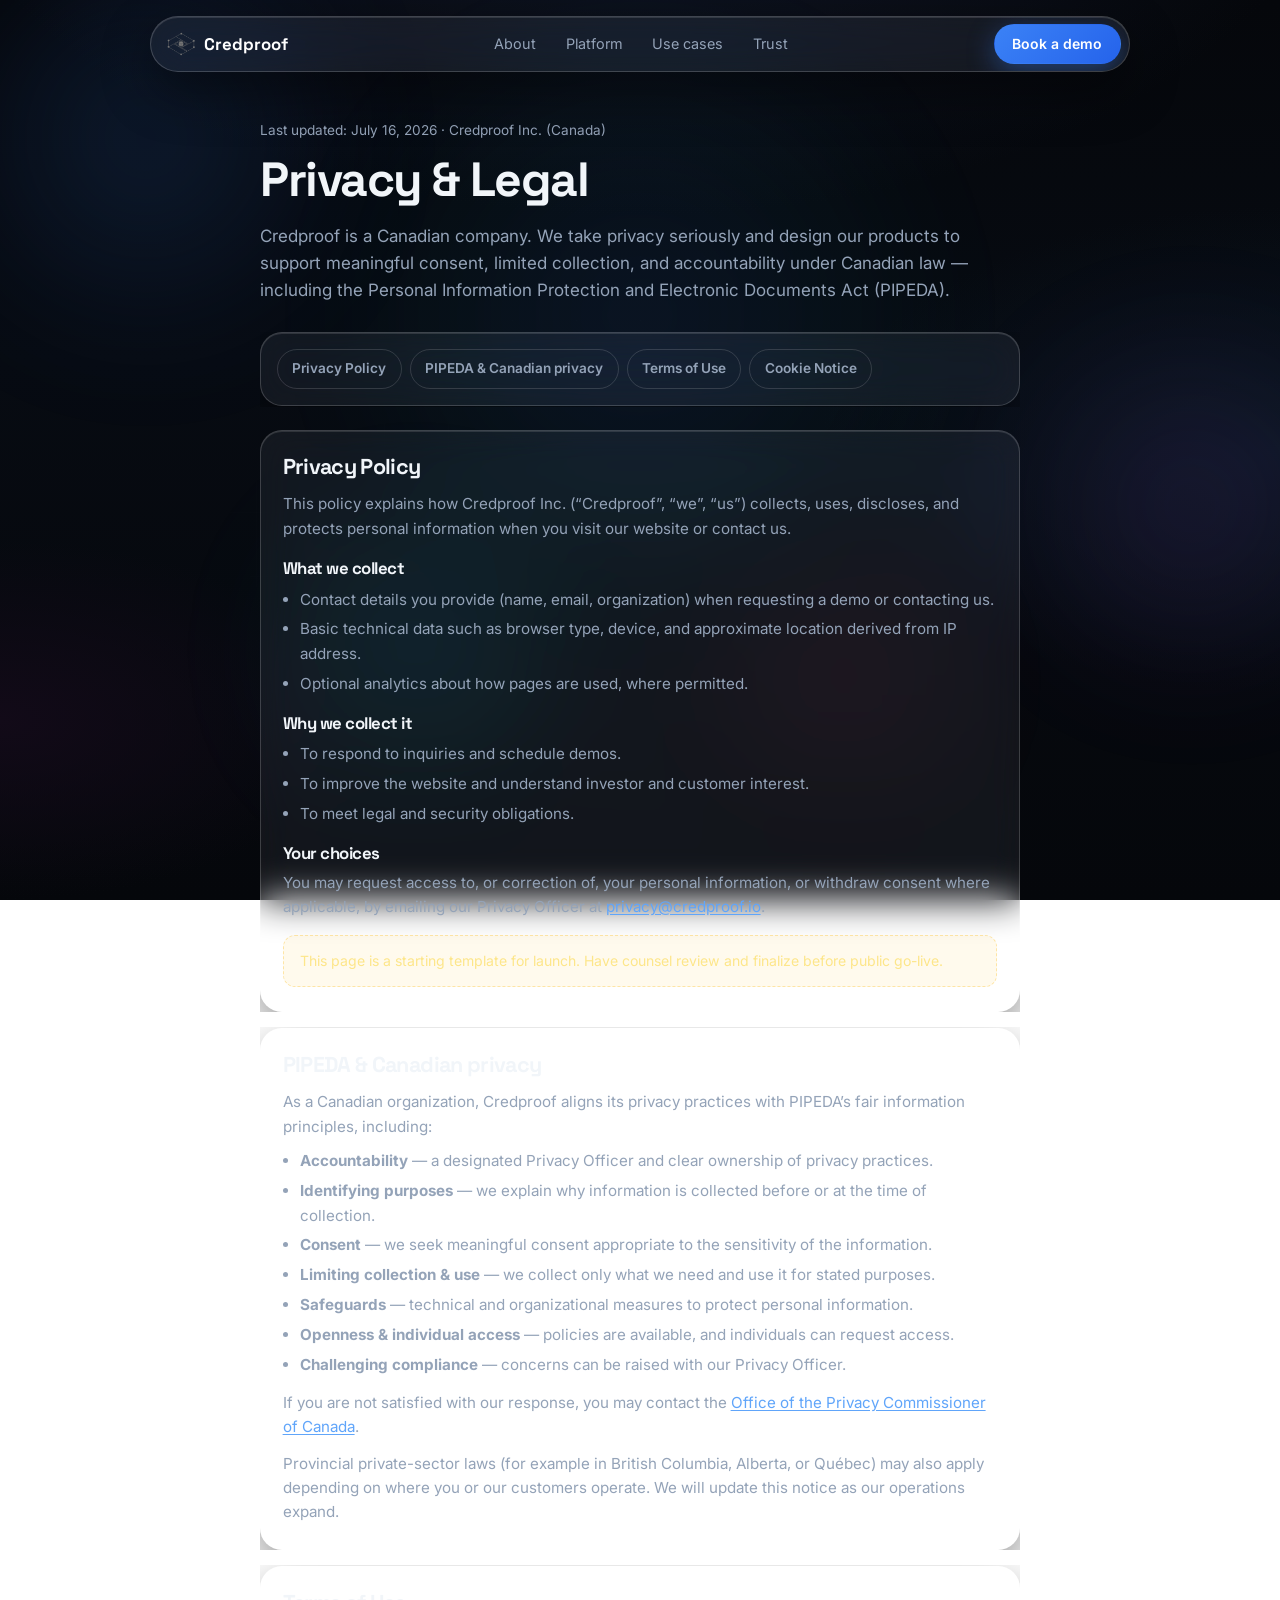
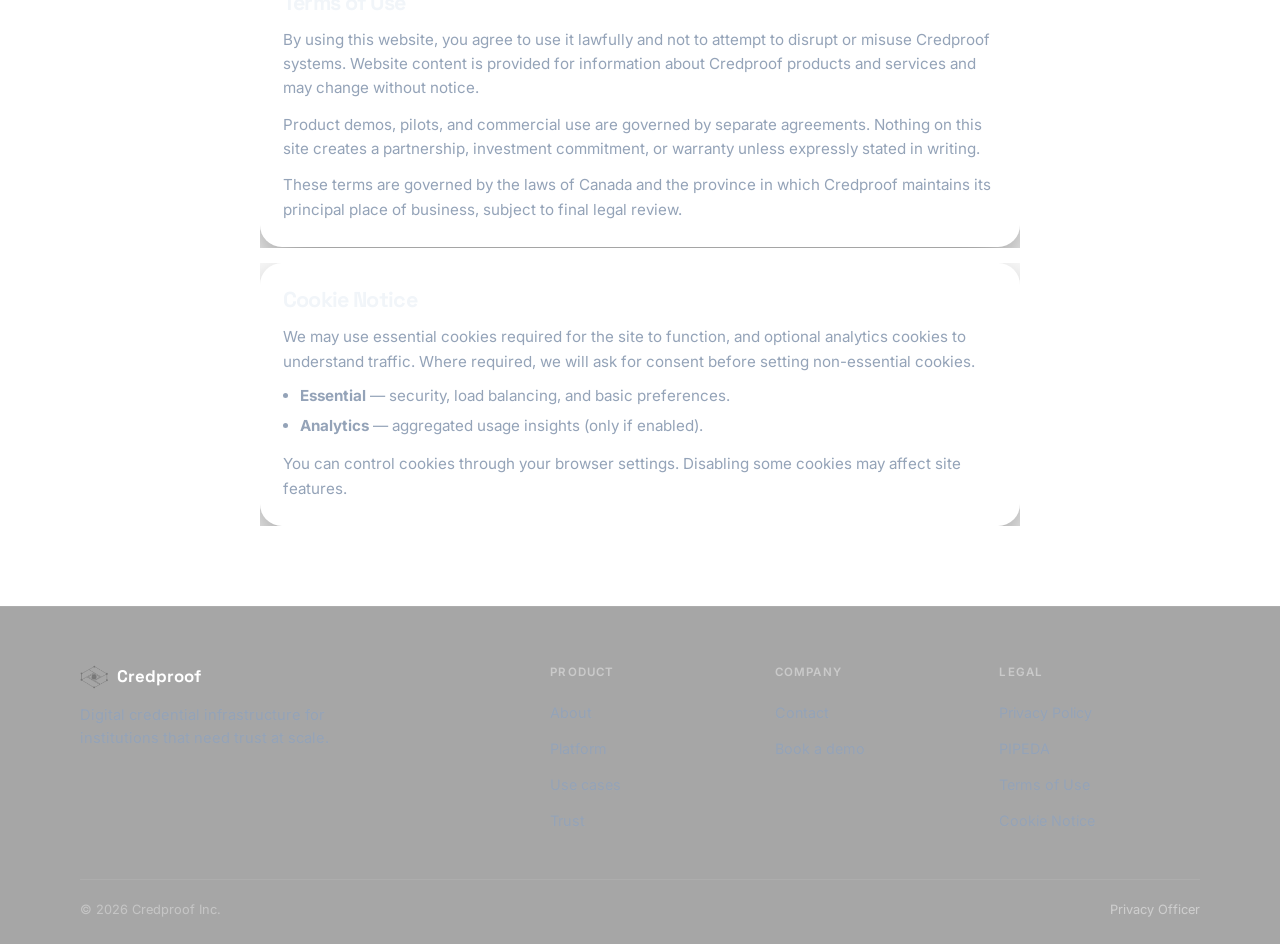
==== privacy.html @ b6bbc630 "init" ====
<!DOCTYPE html>
<html lang="en-CA">
<head>
  <meta charset="UTF-8">
  <meta name="viewport" content="width=device-width, initial-scale=1.0">
  <meta name="description" content="Credproof Privacy Policy, PIPEDA practices, Terms of Use, and Cookie Notice.">
  <title>Privacy &amp; Legal — Credproof</title>
  <link rel="preconnect" href="https://fonts.googleapis.com">
  <link rel="preconnect" href="https://fonts.gstatic.com" crossorigin>
  <link href="https://fonts.googleapis.com/css2?family=Inter:wght@400;500;600&family=Space+Grotesk:wght@500;600;700&display=swap" rel="stylesheet">
  <link rel="icon" href="assets/credproof-logo.png" type="image/png">
  <link rel="stylesheet" href="css/styles.css">
</head>
<body class="legal-page">
  <a class="sr-only" href="#main">Skip to content</a>

  <div class="ambient" aria-hidden="true">
    <div class="cursor-glow" id="cursor-glow"></div>
    <span class="orb orb-1"></span>
    <span class="orb orb-2"></span>
    <span class="orb orb-3"></span>
    <span class="orb orb-4"></span>
    <div class="bg-mesh"></div>
  </div>

  <header class="site-header" id="site-header">
    <div class="header-shell glass">
      <a href="index.html" class="brand" aria-label="Credproof home">
        <img class="brand-mark" src="assets/credproof-logo.png" width="28" height="28" alt="">
        <span>Credproof</span>
      </a>

      <nav class="nav-desktop" aria-label="Primary">
        <a href="index.html#about">About</a>
        <a href="index.html#platform">Platform</a>
        <a href="index.html#use-cases">Use cases</a>
        <a href="index.html#trust">Trust</a>
      </nav>

      <div class="header-actions">
        <a href="index.html#footer-cta" class="btn btn-primary btn-sm">Book a demo</a>
        <button class="nav-mobile-toggle" type="button" aria-label="Open menu" aria-expanded="false" aria-controls="mobile-nav">
          <svg class="icon-open" viewBox="0 0 24 24" fill="none" stroke="currentColor" stroke-width="1.75" aria-hidden="true"><path d="M4 7h16M4 12h16M4 17h16"/></svg>
          <svg class="icon-close" viewBox="0 0 24 24" fill="none" stroke="currentColor" stroke-width="1.75" aria-hidden="true"><path d="M6 6l12 12M18 6L6 18"/></svg>
        </button>
      </div>
    </div>
  </header>

  <div class="mobile-nav" id="mobile-nav" hidden>
    <nav aria-label="Mobile">
      <a href="index.html#about">About</a>
      <a href="index.html#platform">Platform</a>
      <a href="index.html#use-cases">Use cases</a>
      <a href="index.html#trust">Trust</a>
    </nav>
    <a href="index.html#footer-cta" class="btn btn-primary">Book a demo</a>
  </div>

  <main id="main" class="legal-main container">
    <p class="legal-meta reveal is-visible">Last updated: July 16, 2026 · Credproof Inc. (Canada)</p>
    <h1 class="reveal is-visible">Privacy &amp; Legal</h1>
    <p class="legal-intro reveal is-visible">
      Credproof is a Canadian company. We take privacy seriously and design our products
      to support meaningful consent, limited collection, and accountability under Canadian law —
      including the Personal Information Protection and Electronic Documents Act (PIPEDA).
    </p>

    <nav class="legal-toc glass reveal is-visible" aria-label="On this page">
      <a href="#privacy">Privacy Policy</a>
      <a href="#pipeda">PIPEDA &amp; Canadian privacy</a>
      <a href="#terms">Terms of Use</a>
      <a href="#cookies">Cookie Notice</a>
    </nav>

    <section id="privacy" class="legal-block glass reveal is-visible">
      <h2>Privacy Policy</h2>
      <p>
        This policy explains how Credproof Inc. (“Credproof”, “we”, “us”) collects, uses,
        discloses, and protects personal information when you visit our website or contact us.
      </p>
      <h3>What we collect</h3>
      <ul>
        <li>Contact details you provide (name, email, organization) when requesting a demo or contacting us.</li>
        <li>Basic technical data such as browser type, device, and approximate location derived from IP address.</li>
        <li>Optional analytics about how pages are used, where permitted.</li>
      </ul>
      <h3>Why we collect it</h3>
      <ul>
        <li>To respond to inquiries and schedule demos.</li>
        <li>To improve the website and understand investor and customer interest.</li>
        <li>To meet legal and security obligations.</li>
      </ul>
      <h3>Your choices</h3>
      <p>
        You may request access to, or correction of, your personal information, or withdraw consent
        where applicable, by emailing our Privacy Officer at
        <a href="mailto:privacy@credproof.io">privacy@credproof.io</a>.
      </p>
      <p class="legal-note">
        This page is a starting template for launch. Have counsel review and finalize before public go-live.
      </p>
    </section>

    <section id="pipeda" class="legal-block glass reveal is-visible">
      <h2>PIPEDA &amp; Canadian privacy</h2>
      <p>
        As a Canadian organization, Credproof aligns its privacy practices with PIPEDA’s fair
        information principles, including:
      </p>
      <ul>
        <li><strong>Accountability</strong> — a designated Privacy Officer and clear ownership of privacy practices.</li>
        <li><strong>Identifying purposes</strong> — we explain why information is collected before or at the time of collection.</li>
        <li><strong>Consent</strong> — we seek meaningful consent appropriate to the sensitivity of the information.</li>
        <li><strong>Limiting collection &amp; use</strong> — we collect only what we need and use it for stated purposes.</li>
        <li><strong>Safeguards</strong> — technical and organizational measures to protect personal information.</li>
        <li><strong>Openness &amp; individual access</strong> — policies are available, and individuals can request access.</li>
        <li><strong>Challenging compliance</strong> — concerns can be raised with our Privacy Officer.</li>
      </ul>
      <p>
        If you are not satisfied with our response, you may contact the
        <a href="https://www.priv.gc.ca/" rel="noopener noreferrer" target="_blank">Office of the Privacy Commissioner of Canada</a>.
      </p>
      <p>
        Provincial private-sector laws (for example in British Columbia, Alberta, or Québec) may also apply
        depending on where you or our customers operate. We will update this notice as our operations expand.
      </p>
    </section>

    <section id="terms" class="legal-block glass reveal is-visible">
      <h2>Terms of Use</h2>
      <p>
        By using this website, you agree to use it lawfully and not to attempt to disrupt or misuse
        Credproof systems. Website content is provided for information about Credproof products and
        services and may change without notice.
      </p>
      <p>
        Product demos, pilots, and commercial use are governed by separate agreements. Nothing on this
        site creates a partnership, investment commitment, or warranty unless expressly stated in writing.
      </p>
      <p>
        These terms are governed by the laws of Canada and the province in which Credproof maintains
        its principal place of business, subject to final legal review.
      </p>
    </section>

    <section id="cookies" class="legal-block glass reveal is-visible">
      <h2>Cookie Notice</h2>
      <p>
        We may use essential cookies required for the site to function, and optional analytics cookies
        to understand traffic. Where required, we will ask for consent before setting non-essential cookies.
      </p>
      <ul>
        <li><strong>Essential</strong> — security, load balancing, and basic preferences.</li>
        <li><strong>Analytics</strong> — aggregated usage insights (only if enabled).</li>
      </ul>
      <p>
        You can control cookies through your browser settings. Disabling some cookies may affect site features.
      </p>
    </section>
  </main>

  <footer class="site-footer">
    <div class="container">
      <div class="footer-main">
        <div class="footer-brand">
          <a href="index.html" class="brand" aria-label="Credproof home">
            <img class="brand-mark" src="assets/credproof-logo.png" width="28" height="28" alt="">
            <span>Credproof</span>
          </a>
          <p>Digital credential infrastructure for institutions that need trust at scale.</p>
        </div>
        <div class="footer-cols">
          <div>
            <h4>Product</h4>
            <a href="index.html#about">About</a>
            <a href="index.html#platform">Platform</a>
            <a href="index.html#use-cases">Use cases</a>
            <a href="index.html#trust">Trust</a>
          </div>
          <div>
            <h4>Company</h4>
            <a href="mailto:hello@credproof.io">Contact</a>
            <a href="mailto:demo@credproof.io">Book a demo</a>
          </div>
          <div>
            <h4>Legal</h4>
            <a href="privacy.html">Privacy Policy</a>
            <a href="privacy.html#pipeda">PIPEDA</a>
            <a href="privacy.html#terms">Terms of Use</a>
            <a href="privacy.html#cookies">Cookie Notice</a>
          </div>
        </div>
      </div>
      <div class="footer-bottom">
        <span>© 2026 Credproof Inc.</span>
        <a href="mailto:privacy@credproof.io">Privacy Officer</a>
      </div>
    </div>
  </footer>

  <script src="js/main.js" defer></script>
</body>
</html>
---- css/styles.css ----
/* Credproof — dark glassmorphism (mirror style) */

:root {
  --bg: #05070b;
  --bg-elevated: #0a0e14;
  --text: #f1f5f9;
  --text-muted: #94a3b8;
  --primary: #3b82f6;
  --primary-bright: #60a5fa;
  --accent: #22d3ee;
  --glass-bg: rgba(255, 255, 255, 0.06);
  --glass-bg-strong: rgba(255, 255, 255, 0.1);
  --glass-border: rgba(255, 255, 255, 0.18);
  --glass-highlight: rgba(255, 255, 255, 0.35);
  --radius-md: 16px;
  --radius-lg: 22px;
  --radius-xl: 28px;
  --radius-pill: 9999px;
  --font-display: "Space Grotesk", system-ui, -apple-system, sans-serif;
  --font-body: "Inter", system-ui, -apple-system, sans-serif;
  --ease: cubic-bezier(0.16, 1, 0.3, 1);
  --max: 1120px;
  --shadow-glass: 0 20px 50px rgba(0, 0, 0, 0.45), inset 0 1px 0 rgba(255, 255, 255, 0.12);
}

*,
*::before,
*::after {
  box-sizing: border-box;
  margin: 0;
  padding: 0;
}

html {
  scroll-behavior: smooth;
  scroll-padding-top: 96px;
}

@media (prefers-reduced-motion: reduce) {
  html {
    scroll-behavior: auto;
  }
}

body {
  font-family: var(--font-body);
  font-size: 1.0625rem;
  line-height: 1.6;
  color: var(--text);
  background:
    radial-gradient(ellipse 100% 80% at 50% -20%, #12182a 0%, transparent 55%),
    radial-gradient(ellipse 80% 60% at 100% 50%, #0a1520 0%, transparent 45%),
    radial-gradient(ellipse 70% 50% at 0% 80%, #120a18 0%, transparent 40%),
    linear-gradient(180deg, #05070b 0%, #070b12 40%, #05070b 100%);
  background-attachment: fixed;
  -webkit-font-smoothing: antialiased;
  overflow-x: hidden;
  min-height: 100vh;
  position: relative;
  isolation: isolate;
}

#main,
.site-header,
.site-footer,
.mobile-nav {
  position: relative;
  z-index: 1;
}

img,
svg {
  display: block;
  max-width: 100%;
}

a {
  color: inherit;
  text-decoration: none;
}

button {
  font: inherit;
  color: inherit;
  background: none;
  border: none;
  cursor: pointer;
}

h1,
h2,
h3 {
  font-family: var(--font-display);
  letter-spacing: -0.03em;
  line-height: 1.1;
  font-weight: 700;
}

:focus-visible {
  outline: 2px solid var(--primary-bright);
  outline-offset: 3px;
}

.sr-only {
  position: absolute;
  width: 1px;
  height: 1px;
  overflow: hidden;
  clip: rect(0, 0, 0, 0);
}

.container {
  width: min(100% - 2.5rem, var(--max));
  margin-inline: auto;
}

@media (min-width: 768px) {
  .container {
    width: min(100% - 4rem, var(--max));
  }
}

.section {
  padding-block: clamp(4rem, 10vw, 7rem);
  position: relative;
  z-index: 1;
}

.section + .section {
  /* keep clear air between major blocks */
  scroll-margin-top: 96px;
}

.section-title {
  font-size: clamp(1.75rem, 1.2rem + 2vw, 3rem);
  margin-bottom: 1rem;
  color: #fff;
}

.section-title.centered,
.section-lead.centered {
  text-align: center;
}

.section-lead {
  color: var(--text-muted);
  max-width: 36rem;
  margin-bottom: 2.5rem;
}

.section-lead.centered {
  margin-inline: auto;
}

.grad-text {
  background: linear-gradient(90deg, #60a5fa, #a78bfa, #22d3ee);
  background-size: 200% auto;
  -webkit-background-clip: text;
  background-clip: text;
  color: transparent;
  animation: gradient-shift 6s ease infinite;
}

@keyframes gradient-shift {
  0%,
  100% {
    background-position: 0% center;
  }
  50% {
    background-position: 100% center;
  }
}

/* Ambient orbs + cursor spotlight — always behind content */
.ambient {
  position: fixed;
  inset: 0;
  pointer-events: none;
  z-index: -1;
  overflow: hidden;
}

.bg-mesh {
  position: absolute;
  inset: 0;
  z-index: 1;
  background-image:
    linear-gradient(rgba(255, 255, 255, 0.02) 1px, transparent 1px),
    linear-gradient(90deg, rgba(255, 255, 255, 0.02) 1px, transparent 1px);
  background-size: 64px 64px;
  mask-image: radial-gradient(ellipse at center, #000 20%, transparent 75%);
  opacity: 0.35;
}

.cursor-glow {
  position: absolute;
  width: 720px;
  height: 720px;
  left: 0;
  top: 0;
  margin-left: -360px;
  margin-top: -360px;
  border-radius: 50%;
  background: radial-gradient(
    circle,
    rgba(59, 130, 246, 0.16) 0%,
    rgba(34, 211, 238, 0.06) 40%,
    transparent 70%
  );
  filter: blur(40px);
  opacity: 0.55;
  will-change: transform;
  z-index: 0;
}

.orb {
  position: absolute;
  border-radius: 50%;
  filter: blur(80px);
  opacity: 0.38;
  animation: orb-drift 18s var(--ease) infinite alternate;
}

.orb-1 {
  width: 420px;
  height: 420px;
  top: -8%;
  left: -5%;
  background: radial-gradient(circle, rgba(59, 130, 246, 0.55), transparent 70%);
}

.orb-2 {
  width: 380px;
  height: 380px;
  top: 35%;
  right: -8%;
  background: radial-gradient(circle, rgba(168, 85, 247, 0.4), transparent 70%);
  animation-duration: 22s;
  animation-delay: -4s;
}

.orb-3 {
  width: 320px;
  height: 320px;
  bottom: 10%;
  left: 20%;
  background: radial-gradient(circle, rgba(34, 211, 238, 0.35), transparent 70%);
  animation-duration: 26s;
  animation-delay: -8s;
}

.orb-4 {
  width: 280px;
  height: 280px;
  top: 60%;
  left: 55%;
  background: radial-gradient(circle, rgba(244, 63, 94, 0.25), transparent 70%);
  animation-duration: 20s;
  animation-delay: -2s;
}

@keyframes orb-drift {
  from {
    transform: translate(0, 0) scale(1);
  }
  to {
    transform: translate(40px, -30px) scale(1.12);
  }
}

/* Glass system */
.glass {
  position: relative;
  background: var(--glass-bg);
  border: 1px solid var(--glass-border);
  border-radius: var(--radius-lg);
  box-shadow: var(--shadow-glass);
  backdrop-filter: blur(18px) saturate(140%);
  -webkit-backdrop-filter: blur(18px) saturate(140%);
  overflow: hidden;
}

.glass-sm {
  border-radius: var(--radius-pill);
  padding: 0.45rem 1rem;
}

.panel-shine {
  position: absolute;
  inset: 0;
  background: linear-gradient(
    125deg,
    transparent 35%,
    rgba(255, 255, 255, 0.14) 48%,
    transparent 58%
  );
  background-size: 220% 220%;
  animation: shine-sweep 7s ease-in-out infinite;
  pointer-events: none;
  opacity: 0.7;
}

@keyframes shine-sweep {
  0%,
  100% {
    background-position: 120% 0;
  }
  50% {
    background-position: -20% 0;
  }
}

/* Buttons */
.btn {
  display: inline-flex;
  align-items: center;
  justify-content: center;
  min-height: 48px;
  padding: 0.7rem 1.4rem;
  font-size: 0.95rem;
  font-weight: 600;
  border-radius: var(--radius-pill);
  border: 1px solid transparent;
  transition: transform 180ms var(--ease), background 180ms var(--ease), box-shadow 180ms var(--ease), border-color 180ms var(--ease);
}

.btn:hover {
  transform: translateY(-2px);
}

.btn:active {
  transform: translateY(0);
}

.btn-sm {
  min-height: 40px;
  padding: 0.45rem 1.1rem;
  font-size: 0.875rem;
}

.btn-primary {
  background: linear-gradient(135deg, #3b82f6, #2563eb);
  color: #fff;
  box-shadow: 0 8px 28px rgba(59, 130, 246, 0.4);
}

.btn-primary:hover {
  box-shadow: 0 12px 36px rgba(59, 130, 246, 0.55);
}

.btn-glow {
  animation: btn-pulse 2.8s ease-in-out infinite;
}

@keyframes btn-pulse {
  0%,
  100% {
    box-shadow: 0 0 0 0 rgba(59, 130, 246, 0.45), 0 8px 28px rgba(59, 130, 246, 0.4);
  }
  50% {
    box-shadow: 0 0 0 10px rgba(59, 130, 246, 0), 0 12px 36px rgba(59, 130, 246, 0.5);
  }
}

.btn-glass {
  color: #fff;
  background: rgba(255, 255, 255, 0.06);
  border-color: rgba(255, 255, 255, 0.22);
  backdrop-filter: blur(12px);
  -webkit-backdrop-filter: blur(12px);
}

.btn-glass:hover {
  background: rgba(255, 255, 255, 0.12);
}

.btn-glass-wide {
  display: flex;
  width: calc(100% - 2.5rem);
  margin: 0 1.25rem 1.25rem;
  min-height: 44px;
  padding: 0.75rem 1rem;
  border: 1px solid rgba(255, 255, 255, 0.18);
  border-radius: var(--radius-pill);
  font-size: 0.9rem;
  font-weight: 600;
  color: #fff;
  background: rgba(255, 255, 255, 0.05);
  transition: background 180ms var(--ease);
}

.btn-glass-wide:hover {
  background: rgba(255, 255, 255, 0.12);
}

/* Header */
.site-header {
  position: fixed;
  top: 16px;
  left: 0;
  right: 0;
  z-index: 100;
  display: flex;
  justify-content: center;
  pointer-events: none;
}

.header-shell {
  pointer-events: auto;
  display: flex;
  align-items: center;
  justify-content: space-between;
  gap: 1rem;
  width: min(100% - 1.5rem, 980px);
  min-height: 56px;
  padding: 0.4rem 0.5rem 0.4rem 1rem;
  border-radius: var(--radius-pill);
  transition: box-shadow 250ms var(--ease), background 250ms var(--ease);
}

.site-header.is-scrolled .header-shell {
  background: rgba(10, 14, 20, 0.72);
  box-shadow: 0 16px 40px rgba(0, 0, 0, 0.4);
}

.brand {
  display: inline-flex;
  align-items: center;
  gap: 0.55rem;
  color: #fff;
  font-family: var(--font-display);
  font-weight: 700;
  font-size: 1.05rem;
}

.brand-mark {
  width: 28px;
  height: 28px;
  display: block;
  object-fit: contain;
  flex-shrink: 0;
  filter: brightness(1.55) contrast(1.05);
}

.nav-desktop {
  display: none;
  align-items: center;
  gap: 0.15rem;
}

.nav-desktop a {
  padding: 0.55rem 0.85rem;
  font-size: 0.9rem;
  color: var(--text-muted);
  border-radius: var(--radius-pill);
  transition: color 180ms var(--ease), background 180ms var(--ease);
}

.nav-desktop a:hover {
  color: #fff;
  background: rgba(255, 255, 255, 0.08);
}

.header-actions {
  display: flex;
  align-items: center;
  gap: 0.35rem;
}

.nav-mobile-toggle {
  width: 44px;
  height: 44px;
  display: grid;
  place-items: center;
  color: #fff;
  border-radius: 50%;
}

.nav-mobile-toggle svg {
  width: 20px;
  height: 20px;
}

.nav-mobile-toggle .icon-close {
  display: none;
}

.nav-mobile-toggle[aria-expanded="true"] .icon-open {
  display: none;
}

.nav-mobile-toggle[aria-expanded="true"] .icon-close {
  display: block;
}

@media (min-width: 860px) {
  .nav-desktop {
    display: flex;
  }

  .nav-mobile-toggle {
    display: none;
  }
}

.mobile-nav {
  position: fixed;
  inset: 0;
  z-index: 90;
  background: rgba(5, 7, 11, 0.92);
  backdrop-filter: blur(24px);
  -webkit-backdrop-filter: blur(24px);
  padding: 6rem 1.5rem 2rem;
  display: flex;
  flex-direction: column;
  gap: 0.5rem;
  opacity: 0;
  visibility: hidden;
  pointer-events: none;
  transition: opacity 300ms var(--ease), visibility 300ms;
}

.mobile-nav.is-open {
  opacity: 1;
  visibility: visible;
  pointer-events: auto;
}

.mobile-nav[hidden] {
  display: none !important;
}

.mobile-nav a {
  display: flex;
  align-items: center;
  min-height: 52px;
  font-family: var(--font-display);
  font-size: 1.35rem;
  font-weight: 600;
  color: #fff;
  border-bottom: 1px solid rgba(255, 255, 255, 0.08);
}

.mobile-nav .btn {
  margin-top: 1.5rem;
}

body.nav-open {
  overflow: hidden;
}

/* Hero */
.hero {
  position: relative;
  padding: 8.5rem 0 4.5rem;
  text-align: center;
  z-index: 1;
  overflow: hidden;
  min-height: min(88vh, 860px);
  display: flex;
  align-items: center;
}

.hero-glow {
  position: absolute;
  left: 50%;
  bottom: -5%;
  width: min(900px, 140vw);
  height: 380px;
  transform: translateX(-50%);
  background:
    radial-gradient(ellipse at center, rgba(180, 40, 80, 0.4), transparent 55%),
    radial-gradient(ellipse at 40% 60%, rgba(59, 130, 246, 0.3), transparent 50%);
  filter: blur(24px);
  pointer-events: none;
  animation: glow-breathe 8s ease-in-out infinite;
}

@keyframes glow-breathe {
  0%,
  100% {
    opacity: 0.7;
    transform: translateX(-50%) scale(1);
  }
  50% {
    opacity: 1;
    transform: translateX(-50%) scale(1.08);
  }
}

.hero-inner {
  position: relative;
  z-index: 1;
  width: 100%;
}

.hero-title {
  font-size: clamp(2.4rem, 1.4rem + 4vw, 4.25rem);
  color: #fff;
  margin-bottom: 1.25rem;
  min-height: 2.45em;
  display: flex;
  flex-direction: column;
  align-items: center;
  justify-content: center;
  gap: 0.08em;
  position: relative;
}

.type-line {
  display: block;
  white-space: pre-wrap;
  min-height: 1.15em;
}

.type-caret {
  display: inline-block;
  width: 2px;
  height: 0.85em;
  margin-left: 3px;
  background: var(--primary-bright);
  vertical-align: -0.05em;
  animation: caret-blink 1s steps(1) infinite;
}

.hero-title.is-done .type-caret {
  opacity: 0;
  animation: none;
}

@keyframes caret-blink {
  0%,
  45% { opacity: 1; }
  50%,
  100% { opacity: 0; }
}

.hero-sub {
  max-width: 34rem;
  margin: 0 auto 1.75rem;
  color: var(--text-muted);
  font-size: 1.1rem;
}

.hero-actions {
  display: flex;
  flex-wrap: wrap;
  justify-content: center;
  gap: 0.75rem;
}

.eyebrow {
  display: inline-block;
  font-size: 0.75rem;
  font-weight: 600;
  letter-spacing: 0.12em;
  text-transform: uppercase;
  color: var(--accent);
  margin-bottom: 0.85rem;
}

.about-grid {
  display: grid;
  gap: 1.75rem;
  align-items: start;
}

@media (min-width: 900px) {
  .about-grid {
    grid-template-columns: 1.2fr 0.9fr;
    gap: 2.5rem;
  }
}

.about-copy p + p {
  margin-top: 1rem;
  color: var(--text-muted);
}

.about-copy > p {
  color: var(--text-muted);
}

.about-copy .section-title {
  margin-bottom: 1rem;
}

.about-points {
  list-style: none;
  padding: 0.35rem 0;
}

.about-points li {
  display: grid;
  gap: 0.25rem;
  padding: 1.15rem 1.35rem;
  border-bottom: 1px solid rgba(255, 255, 255, 0.08);
  position: relative;
  z-index: 1;
}

.about-points li:last-child {
  border-bottom: none;
}

.about-points strong {
  font-family: var(--font-display);
  font-size: 1.05rem;
  color: #fff;
}

.about-points span {
  font-size: 0.92rem;
  color: var(--text-muted);
}

.metrics-band {
  display: none;
}

/* Floating glass hero stage */
.hero-stage {
  position: relative;
  max-width: 720px;
  margin: 0 auto;
  min-height: 280px;
  display: grid;
  place-items: center;
}

.glass-panel {
  text-align: left;
  padding: 1.15rem 1.25rem;
  color: #fff;
}

.glass-panel strong {
  display: block;
  font-family: var(--font-display);
  font-size: 1rem;
  margin: 0.2rem 0 0.45rem;
}

.panel-kicker {
  font-size: 0.7rem;
  font-weight: 700;
  letter-spacing: 0.1em;
  text-transform: uppercase;
  color: var(--accent);
}

.panel-status {
  font-size: 0.78rem;
  font-weight: 600;
  color: var(--text-muted);
}

.panel-status.ok {
  color: #34d399;
}

.float-a,
.float-b,
.float-c {
  --tilt-x: 0px;
  --tilt-y: 0px;
  position: absolute;
  width: min(240px, 70%);
  animation: float-y 8s cubic-bezier(0.45, 0.05, 0.55, 0.95) infinite;
  transition: --tilt-x 280ms cubic-bezier(0.22, 1, 0.36, 1), --tilt-y 280ms cubic-bezier(0.22, 1, 0.36, 1);
}

.float-a {
  top: 8%;
  left: 0;
  animation-delay: 0s;
}

.float-b {
  position: relative;
  width: min(340px, 88%);
  z-index: 2;
  animation-duration: 9s;
  animation-delay: -1.5s;
}

.float-c {
  bottom: 4%;
  right: 0;
  animation-delay: -3s;
}

@keyframes float-y {
  0%,
  100% {
    transform: translate(var(--tilt-x), calc(var(--tilt-y) + 0px));
  }
  50% {
    transform: translate(var(--tilt-x), calc(var(--tilt-y) - 8px));
  }
}

.panel-main .panel-row {
  display: flex;
  align-items: center;
  gap: 0.85rem;
  margin-bottom: 1rem;
}

.panel-main .panel-row p {
  font-size: 0.8rem;
  color: var(--text-muted);
}

.avatar {
  width: 40px;
  height: 40px;
  border-radius: 12px;
  display: grid;
  place-items: center;
  font-weight: 700;
  background: linear-gradient(135deg, #3b82f6, #22d3ee);
  flex-shrink: 0;
}

.panel-flow {
  display: flex;
  align-items: center;
  gap: 0.35rem;
  flex-wrap: wrap;
}

.chip {
  font-size: 0.7rem;
  font-weight: 600;
  padding: 0.3rem 0.55rem;
  border-radius: var(--radius-pill);
  border: 1px solid rgba(255, 255, 255, 0.15);
  background: rgba(255, 255, 255, 0.06);
  color: var(--text-muted);
}

.chip.accent {
  color: #fff;
  background: rgba(59, 130, 246, 0.35);
  border-color: rgba(59, 130, 246, 0.5);
}

.flow-line {
  width: 18px;
  height: 2px;
  background: linear-gradient(90deg, transparent, rgba(255, 255, 255, 0.5), transparent);
  background-size: 200% 100%;
  animation: line-pulse 2s linear infinite;
}

@keyframes line-pulse {
  from {
    background-position: 100% 0;
  }
  to {
    background-position: -100% 0;
  }
}

/* Metrics */
.metrics-band {
  padding-block: clamp(3rem, 7vw, 5rem);
}

.metrics-row {
  display: grid;
  grid-template-columns: 1fr;
  gap: 1rem;
}

@media (min-width: 720px) {
  .metrics-row {
    grid-template-columns: repeat(3, 1fr);
  }
}

.metric {
  text-align: center;
  padding: 1.75rem 1.25rem;
  transition: transform 250ms var(--ease), border-color 250ms var(--ease);
}

.metric:hover {
  transform: translateY(-4px);
  border-color: rgba(255, 255, 255, 0.3);
}

.metric-value {
  font-family: var(--font-display);
  font-size: clamp(2.5rem, 1.5rem + 3vw, 3.75rem);
  font-weight: 700;
  letter-spacing: -0.04em;
  line-height: 1;
  margin-bottom: 0.5rem;
  font-variant-numeric: tabular-nums;
}

.metric-grad-1 {
  background: linear-gradient(135deg, #fb923c, #f43f5e);
  -webkit-background-clip: text;
  background-clip: text;
  color: transparent;
}

.metric-grad-2 {
  background: linear-gradient(135deg, #fbbf24, #f97316);
  -webkit-background-clip: text;
  background-clip: text;
  color: transparent;
}

.metric-grad-3 {
  background: linear-gradient(135deg, #a78bfa, #ec4899);
  -webkit-background-clip: text;
  background-clip: text;
  color: transparent;
}

.metric-label {
  color: var(--text-muted);
  font-size: 0.95rem;
}

/* Platform journey (unique — not Trinsic tabs/stack) */
.journey {
  padding: 1.5rem 1.25rem 1.75rem;
  margin-bottom: 2.5rem;
}

@media (min-width: 768px) {
  .journey {
    padding: 2rem 2rem 2.25rem;
  }
}

.journey-rail {
  position: relative;
  height: 88px;
  margin-bottom: 0.5rem;
  display: none;
}

@media (min-width: 768px) {
  .journey-rail {
    display: block;
  }
}

.journey-path {
  width: 100%;
  height: 100%;
  overflow: visible;
}

.journey-path-track {
  fill: none;
  stroke: rgba(255, 255, 255, 0.12);
  stroke-width: 2;
}

.type-caret,
  .journey-path-glow {
  fill: none;
  stroke: rgba(96, 165, 250, 0.55);
  stroke-width: 2.5;
  stroke-linecap: round;
  stroke-dasharray: 80 420;
  animation: path-dash 4s linear infinite;
}

@keyframes path-dash {
  to { stroke-dashoffset: -500; }
}

.journey-bead {
  position: absolute;
  top: 50%;
  left: 4%;
  width: 14px;
  height: 14px;
  margin: -7px 0 0 -7px;
  border-radius: 50%;
  background: radial-gradient(circle at 30% 30%, #fff, #60a5fa 45%, #22d3ee);
  box-shadow: 0 0 18px rgba(34, 211, 238, 0.8), 0 0 36px rgba(59, 130, 246, 0.5);
  transition: left 950ms cubic-bezier(0.22, 1, 0.36, 1), top 950ms cubic-bezier(0.22, 1, 0.36, 1);
  z-index: 2;
}

.journey-stations {
  display: grid;
  grid-template-columns: 1fr 1fr;
  gap: 0.65rem;
  margin-bottom: 1.25rem;
  position: relative;
  z-index: 1;
}

@media (min-width: 900px) {
  .journey-stations {
    grid-template-columns: repeat(3, 1fr);
    gap: 0.75rem;
  }
}

.journey-station {
  text-align: left;
  padding: 1rem;
  border-radius: var(--radius-md);
  border: 1px solid rgba(255, 255, 255, 0.1);
  background: rgba(255, 255, 255, 0.03);
  transition: border-color 450ms cubic-bezier(0.22, 1, 0.36, 1), background 450ms cubic-bezier(0.22, 1, 0.36, 1), transform 450ms cubic-bezier(0.22, 1, 0.36, 1), box-shadow 450ms cubic-bezier(0.22, 1, 0.36, 1);
}

.journey-station:hover {
  border-color: rgba(255, 255, 255, 0.22);
  transform: translateY(-2px);
}

.journey-station.is-active {
  border-color: rgba(96, 165, 250, 0.55);
  background: rgba(59, 130, 246, 0.14);
  box-shadow: 0 0 0 1px rgba(59, 130, 246, 0.2), 0 12px 30px rgba(0, 0, 0, 0.25);
}

.station-num {
  display: block;
  font-size: 0.7rem;
  font-weight: 700;
  letter-spacing: 0.12em;
  color: var(--accent);
  margin-bottom: 0.35rem;
}

.journey-station strong {
  display: block;
  font-family: var(--font-display);
  font-size: 1.05rem;
  color: #fff;
  margin-bottom: 0.35rem;
}

.journey-station p {
  font-size: 0.82rem;
  color: var(--text-muted);
  line-height: 1.45;
}

.journey-stage {
  display: grid;
  gap: 1.25rem;
  align-items: center;
  padding: 1.25rem;
  border-radius: var(--radius-md);
  border: 1px solid rgba(255, 255, 255, 0.1);
  background: rgba(0, 0, 0, 0.25);
  position: relative;
  z-index: 1;
}

@media (min-width: 700px) {
  .journey-stage {
    grid-template-columns: 1fr auto;
    padding: 1.5rem 1.75rem;
  }
}

.journey-label {
  display: inline-block;
  font-size: 0.72rem;
  font-weight: 700;
  letter-spacing: 0.12em;
  text-transform: uppercase;
  color: var(--accent);
  margin-bottom: 0.5rem;
}

.journey-copy h3 {
  font-size: clamp(1.25rem, 1rem + 1vw, 1.65rem);
  margin-bottom: 0.5rem;
  color: #fff;
}

.journey-copy p {
  color: var(--text-muted);
  max-width: 40ch;
}

.journey-copy.is-fading h3,
.journey-copy.is-fading p,
.journey-copy.is-fading .journey-label {
  opacity: 0;
}

.journey-copy h3,
.journey-copy p,
.journey-copy .journey-label {
  transition: opacity 450ms cubic-bezier(0.22, 1, 0.36, 1);
}

.meter-ring {
  position: relative;
  width: 110px;
  height: 110px;
}

.meter-ring svg {
  width: 100%;
  height: 100%;
  transform: rotate(-90deg);
}

.meter-bg {
  fill: none;
  stroke: rgba(255, 255, 255, 0.1);
  stroke-width: 8;
}

.meter-fg {
  fill: none;
  stroke: #60a5fa;
  stroke-width: 8;
  stroke-linecap: round;
  stroke-dasharray: 327;
  stroke-dashoffset: 245;
  transition: stroke-dashoffset 950ms cubic-bezier(0.22, 1, 0.36, 1);
}

.meter-text {
  position: absolute;
  inset: 0;
  display: grid;
  place-items: center;
  font-family: var(--font-display);
  font-size: 1.5rem;
  font-weight: 700;
  color: #fff;
}

/* Use cases — curved coverflow */
.use-cases {
  overflow: hidden;
  padding-block: clamp(4.5rem, 9vw, 7.5rem);
}

.use-cases .container {
  margin-bottom: clamp(2rem, 4vw, 3.25rem);
}

.coverflow {
  position: relative;
  z-index: 1;
  width: 100%;
  max-width: 1200px;
  margin: 0 auto;
  padding-inline: clamp(1.25rem, 4vw, 3rem);
  margin-block: clamp(0.5rem, 2vw, 1.5rem);
}

.coverflow-viewport {
  position: relative;
  height: clamp(380px, 52vw, 480px);
  perspective: 1400px;
  perspective-origin: 50% 45%;
  overflow: visible;
  margin-inline: auto;
}

.coverflow-track {
  position: absolute;
  inset: 0;
  transform-style: preserve-3d;
}

.cover-card {
  position: absolute;
  top: 50%;
  left: 50%;
  width: min(240px, 58vw);
  height: min(360px, 78vw);
  margin: 0;
  border-radius: 4px;
  overflow: hidden;
  background: #10141c;
  border: 1px solid rgba(255, 255, 255, 0.1);
  box-shadow: 0 24px 50px rgba(0, 0, 0, 0.45);
  transform-origin: center center;
  will-change: transform, opacity, filter;
  backface-visibility: hidden;
  display: flex;
  flex-direction: column;
  cursor: pointer;
}

.cover-media {
  flex: 1;
  min-height: 58%;
  background-size: cover;
  background-position: center;
  position: relative;
}

.cover-media::after {
  content: '';
  position: absolute;
  inset: 0;
  background: linear-gradient(180deg, transparent 40%, rgba(8, 10, 14, 0.92) 100%);
}

.cover-card[data-tone='edu'] .cover-media {
  background-image:
    radial-gradient(circle at 30% 30%, rgba(96, 165, 250, 0.45), transparent 55%),
    linear-gradient(145deg, #1e3a5f, #0b1220);
}

.cover-card[data-tone='fin'] .cover-media {
  background-image:
    radial-gradient(circle at 70% 40%, rgba(52, 211, 153, 0.35), transparent 55%),
    linear-gradient(145deg, #134e4a, #0b1220);
}

.cover-card[data-tone='work'] .cover-media {
  background-image:
    radial-gradient(circle at 40% 60%, rgba(167, 139, 250, 0.4), transparent 55%),
    linear-gradient(145deg, #312e81, #0b1220);
}

.cover-card[data-tone='access'] .cover-media {
  background-image:
    radial-gradient(circle at 60% 30%, rgba(251, 146, 60, 0.35), transparent 55%),
    linear-gradient(145deg, #7c2d12, #0b1220);
}

.cover-card[data-tone='license'] .cover-media {
  background-image:
    radial-gradient(circle at 35% 50%, rgba(244, 114, 182, 0.35), transparent 55%),
    linear-gradient(145deg, #4a1942, #0b1220);
}

.cover-card[data-tone='border'] .cover-media {
  background-image:
    radial-gradient(circle at 50% 40%, rgba(56, 189, 248, 0.4), transparent 55%),
    linear-gradient(145deg, #0e4d6a, #0b1220);
}

.cover-body {
  position: relative;
  z-index: 1;
  padding: 1rem 1.05rem 1.15rem;
  margin-top: -2.5rem;
}

.cover-tag {
  display: block;
  font-size: 0.68rem;
  font-weight: 700;
  letter-spacing: 0.1em;
  text-transform: uppercase;
  color: rgba(255, 255, 255, 0.55);
  margin-bottom: 0.35rem;
}

.cover-card h3 {
  font-size: 1.15rem;
  color: #fff;
  margin-bottom: 0.35rem;
}

.cover-card p {
  font-size: 0.84rem;
  color: rgba(255, 255, 255, 0.62);
  line-height: 1.45;
}

.coverflow-reflection {
  position: absolute;
  left: 15%;
  right: 15%;
  bottom: 2%;
  height: 48px;
  background: radial-gradient(ellipse at center, rgba(255, 255, 255, 0.12), transparent 70%);
  filter: blur(12px);
  pointer-events: none;
  opacity: 0.7;
}

.coverflow-controls,
.cover-nav,
.cover-dots,
.cover-dot {
  display: none !important;
}

/* Trust */
/* Trust — editorial board, not cards */
.trust-head {
  max-width: 36rem;
  margin-bottom: 2rem;
}

.trust-head .section-lead {
  margin-bottom: 0;
}

.trust-board {
  padding: 0.35rem 0;
}

.trust-row {
  display: grid;
  grid-template-columns: 3.5rem 1fr;
  gap: 1rem 1.25rem;
  align-items: start;
  padding: 1.35rem 1.5rem;
  border-bottom: 1px solid rgba(255, 255, 255, 0.08);
  position: relative;
  z-index: 1;
  transition: background 350ms cubic-bezier(0.22, 1, 0.36, 1);
}

.trust-row:last-child {
  border-bottom: none;
}

.trust-row:hover {
  background: rgba(255, 255, 255, 0.03);
}

.trust-index {
  font-family: var(--font-display);
  font-size: 0.85rem;
  font-weight: 600;
  letter-spacing: 0.06em;
  color: var(--accent);
  padding-top: 0.2rem;
}

.trust-copy h3 {
  font-size: 1.15rem;
  font-weight: 600;
  margin-bottom: 0.35rem;
  color: #fff;
}

.trust-copy p {
  font-size: 0.95rem;
  color: var(--text-muted);
  max-width: 48ch;
}

@media (min-width: 800px) {
  .trust-row {
    grid-template-columns: 4.5rem 1fr;
    padding: 1.6rem 2rem;
  }

  .trust-copy h3 {
    font-size: 1.25rem;
  }
}

.trust-actions,
.trust-grid,
.trust-card {
  display: none;
}

/* Closing CTA — split band, not another centered glass card */
.final-cta {
  padding-block: clamp(3rem, 7vw, 5rem);
}

.final-cta-band {
  display: flex;
  flex-direction: column;
  gap: 1.5rem;
  align-items: flex-start;
  padding: clamp(1.75rem, 4vw, 2.5rem);
  border-top: 1px solid rgba(255, 255, 255, 0.12);
  border-bottom: 1px solid rgba(255, 255, 255, 0.12);
}

@media (min-width: 800px) {
  .final-cta-band {
    flex-direction: row;
    align-items: center;
    justify-content: space-between;
    gap: 2.5rem;
  }
}

.final-cta-copy h2 {
  font-size: clamp(1.5rem, 1.1rem + 1.4vw, 2.25rem);
  margin-bottom: 0.65rem;
  color: #fff;
}

.final-cta-copy p {
  color: var(--text-muted);
  max-width: 48ch;
  font-size: 0.98rem;
}

.final-cta-band .btn {
  flex-shrink: 0;
}

/* Standard multi-column footer */
.site-footer {
  position: relative;
  z-index: 1;
  padding: 3.5rem 0 1.5rem;
  border-top: 1px solid rgba(255, 255, 255, 0.08);
  background: rgba(0, 0, 0, 0.35);
}

.footer-main {
  display: grid;
  gap: 2.5rem;
  padding-bottom: 2.5rem;
}

@media (min-width: 860px) {
  .footer-main {
    grid-template-columns: 1.3fr 2fr;
    gap: 3rem;
  }
}

.footer-brand .brand {
  margin-bottom: 0.85rem;
}

.footer-brand p {
  font-size: 0.92rem;
  color: var(--text-muted);
  max-width: 32ch;
  line-height: 1.55;
}

.footer-cols {
  display: grid;
  grid-template-columns: repeat(3, minmax(0, 1fr));
  gap: 1.5rem;
}

.footer-cols h4 {
  font-family: var(--font-body);
  font-size: 0.72rem;
  font-weight: 600;
  letter-spacing: 0.1em;
  text-transform: uppercase;
  color: rgba(255, 255, 255, 0.4);
  margin-bottom: 0.85rem;
}

.footer-cols a {
  display: flex;
  align-items: center;
  min-height: 36px;
  font-size: 0.9rem;
  color: var(--text-muted);
  transition: color 180ms var(--ease);
}

.footer-cols a:hover {
  color: #fff;
}

.footer-bottom {
  display: flex;
  flex-wrap: wrap;
  justify-content: space-between;
  gap: 0.75rem;
  padding-top: 1.25rem;
  border-top: 1px solid rgba(255, 255, 255, 0.08);
  font-size: 0.8rem;
  color: rgba(255, 255, 255, 0.35);
}

.footer-bottom a {
  color: rgba(255, 255, 255, 0.45);
  transition: color 180ms var(--ease);
}

.footer-bottom a:hover {
  color: #fff;
}

@media (max-width: 600px) {
  .footer-cols {
    grid-template-columns: 1fr 1fr;
  }
}

/* Legal / privacy page */
.legal-page .legal-main {
  position: relative;
  z-index: 1;
  padding: 7.5rem 0 4rem;
  max-width: 760px;
}

.legal-meta {
  font-size: 0.85rem;
  color: var(--text-muted);
  margin-bottom: 0.75rem;
}

.legal-page h1 {
  font-size: clamp(2rem, 1.4rem + 2vw, 3rem);
  margin-bottom: 1rem;
}

.legal-intro {
  color: var(--text-muted);
  margin-bottom: 1.75rem;
}

.legal-toc {
  display: flex;
  flex-wrap: wrap;
  gap: 0.5rem;
  padding: 1rem;
  margin-bottom: 1.5rem;
}

.legal-toc a {
  min-height: 40px;
  display: inline-flex;
  align-items: center;
  padding: 0.4rem 0.9rem;
  border-radius: var(--radius-pill);
  border: 1px solid rgba(255, 255, 255, 0.14);
  font-size: 0.85rem;
  font-weight: 600;
  color: var(--text-muted);
  transition: background 180ms var(--ease), color 180ms var(--ease);
}

.legal-toc a:hover {
  color: #fff;
  background: rgba(255, 255, 255, 0.08);
}

.legal-block {
  padding: 1.5rem 1.35rem;
  margin-bottom: 1rem;
}

.legal-block h2 {
  font-size: 1.35rem;
  margin-bottom: 0.85rem;
}

.legal-block h3 {
  font-size: 1.05rem;
  margin: 1.1rem 0 0.5rem;
}

.legal-block p,
.legal-block li {
  color: var(--text-muted);
  font-size: 0.95rem;
}

.legal-block p + p {
  margin-top: 0.75rem;
}

.legal-block ul {
  margin: 0.65rem 0 0.85rem 1.1rem;
  list-style: disc;
}

.legal-block li + li {
  margin-top: 0.35rem;
}

.legal-block a {
  color: var(--primary-bright);
  text-decoration: underline;
  text-underline-offset: 2px;
}

.legal-note {
  margin-top: 1rem !important;
  padding: 0.85rem 1rem;
  border-radius: 12px;
  border: 1px dashed rgba(251, 191, 36, 0.35);
  background: rgba(251, 191, 36, 0.08);
  color: #fde68a !important;
  font-size: 0.88rem !important;
}

/* Reveal */
.reveal {
  opacity: 0;
  clip-path: inset(8% 0 0 0);
  transition: opacity 550ms var(--ease), clip-path 550ms var(--ease);
}

.reveal.is-visible {
  opacity: 1;
  clip-path: inset(0 0 0 0);
}

@media (prefers-reduced-motion: reduce) {
  .reveal {
    opacity: 1;
    clip-path: none;
    transition: none;
  }

  .orb,
  .panel-shine,
  .hero-glow,
  .btn-glow,
  .pulse-dot,
  .flow-line,
  .marquee-track,
  .grad-text,
  .type-caret,
  .journey-path-glow {
    animation: none !important;
  }

  .cursor-glow {
    display: none;
  }

  .btn:hover,
  .metric:hover,
  .feature-mini:hover,
  .trust-card:hover,
  .resource-card:hover,
  .journey-station:hover {
    transform: none;
  }
}
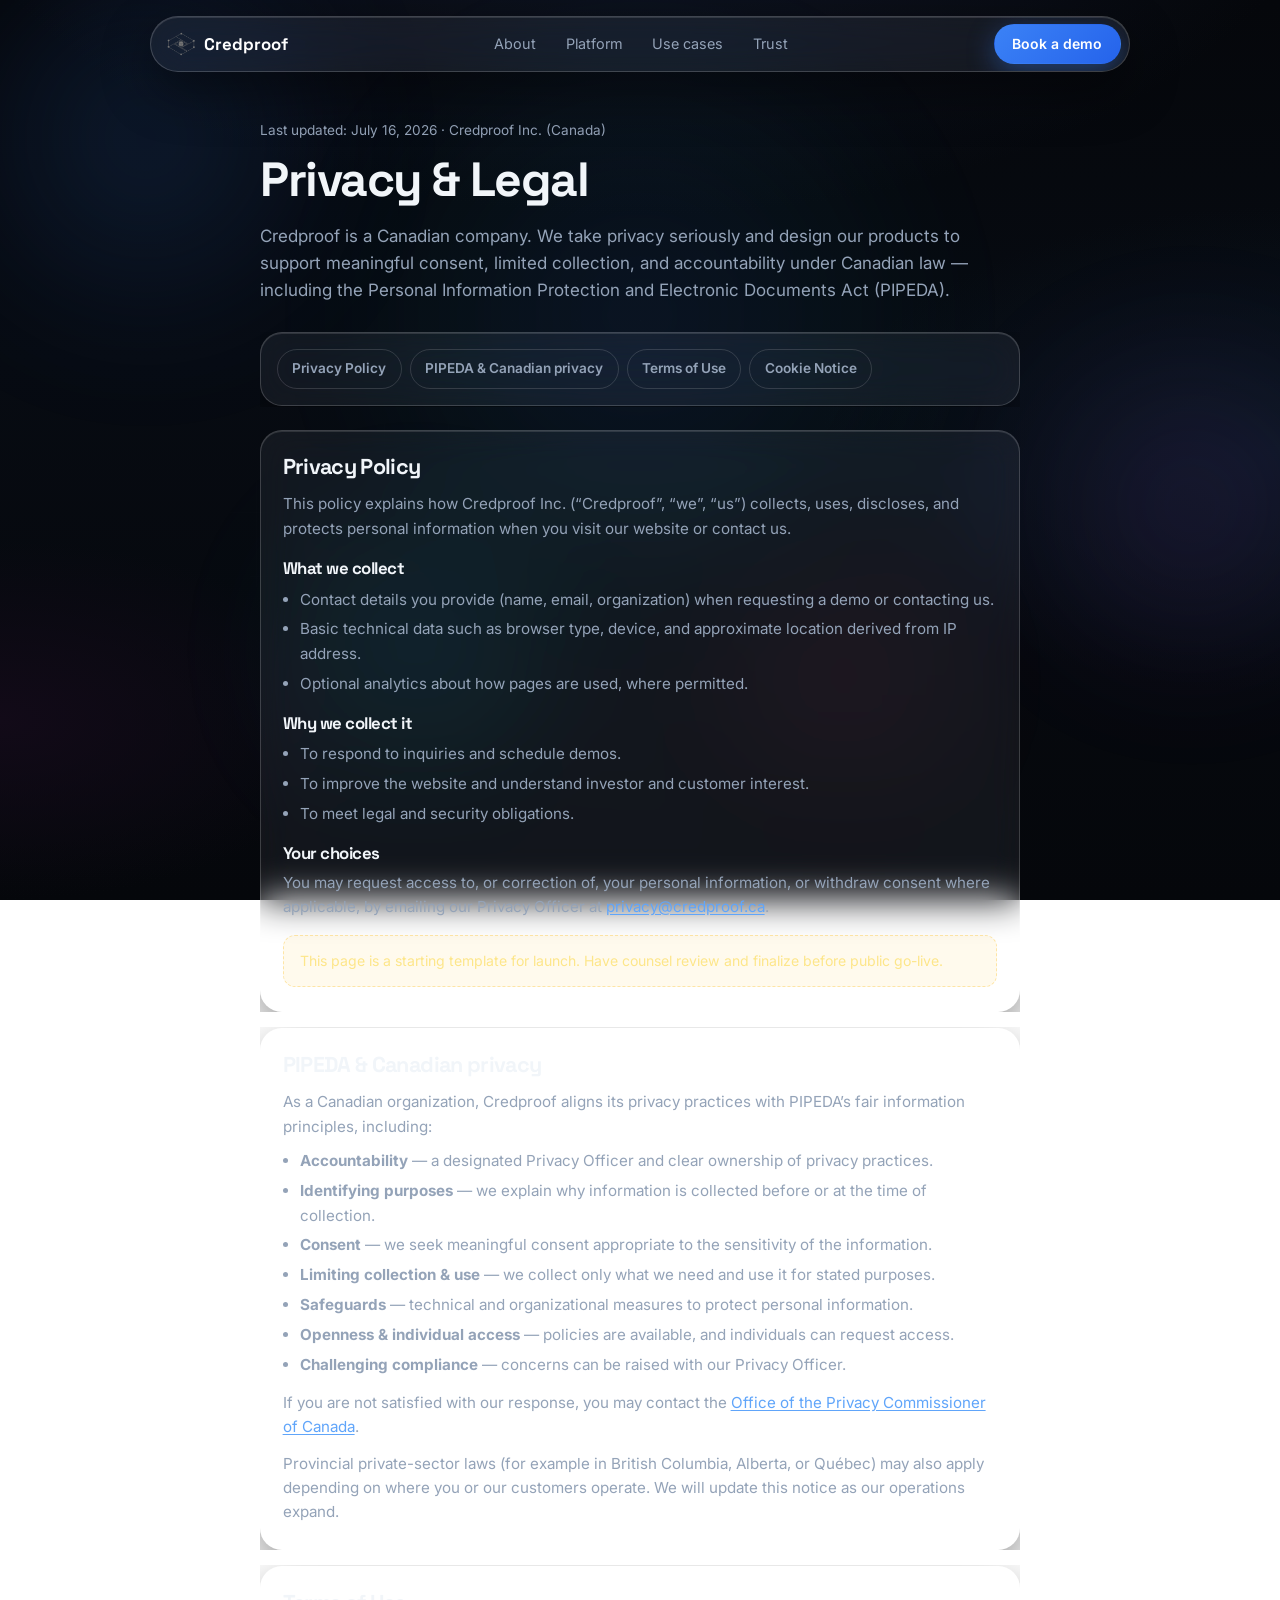
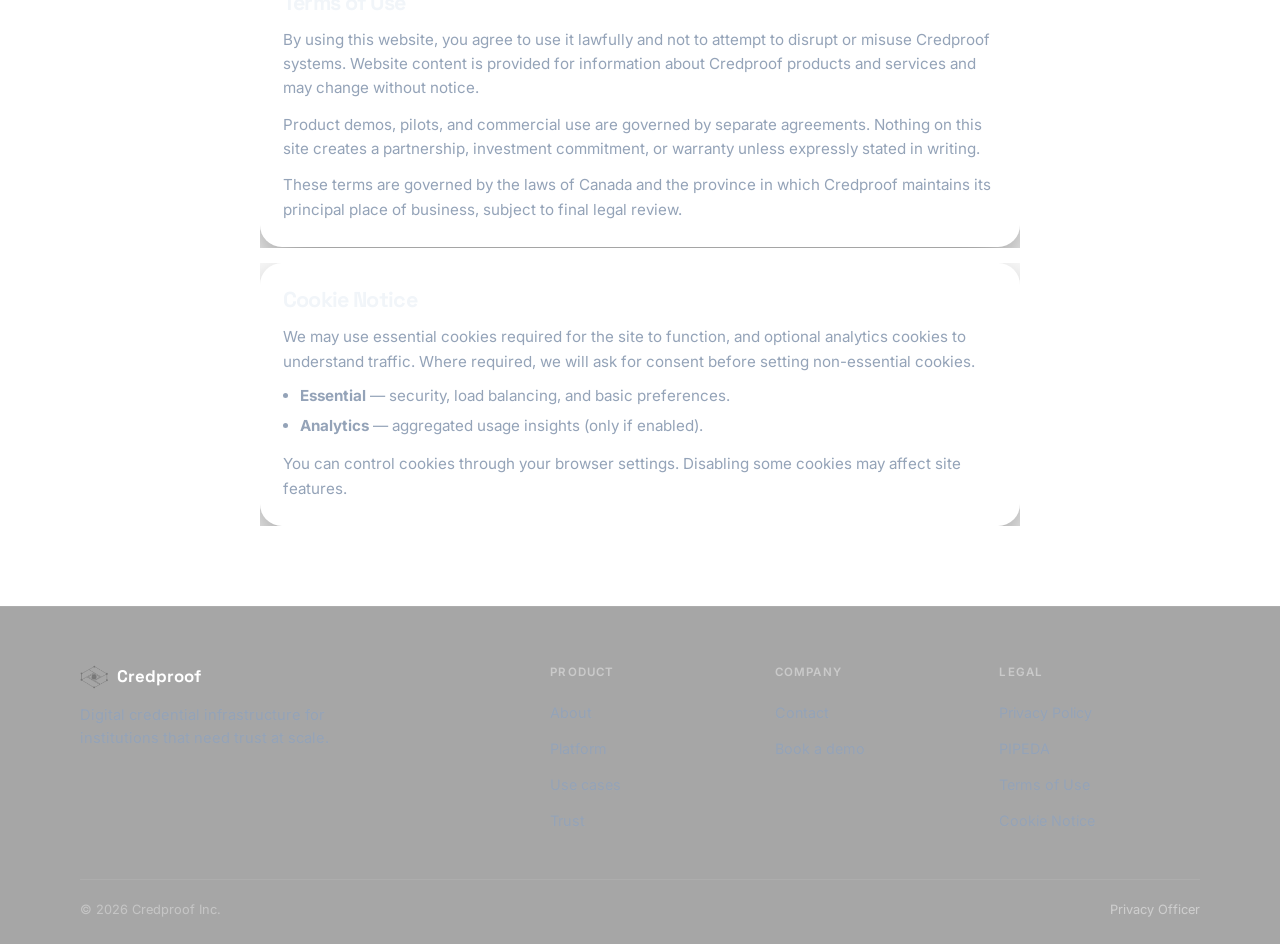
==== commit 2dccdbdd: "." ====
--- a/privacy.html
+++ b/privacy.html
@@ -95,7 +95,7 @@
       <p>
         You may request access to, or correction of, your personal information, or withdraw consent
         where applicable, by emailing our Privacy Officer at
-        <a href="mailto:privacy@credproof.io">privacy@credproof.io</a>.
+        <a href="mailto:privacy@credproof.ca">privacy@credproof.ca</a>.
       </p>
       <p class="legal-note">
         This page is a starting template for launch. Have counsel review and finalize before public go-live.
@@ -180,8 +180,8 @@
           </div>
           <div>
             <h4>Company</h4>
-            <a href="mailto:hello@credproof.io">Contact</a>
-            <a href="mailto:demo@credproof.io">Book a demo</a>
+            <a href="mailto:hello@credproof.ca">Contact</a>
+            <a href="mailto:demo@credproof.ca">Book a demo</a>
           </div>
           <div>
             <h4>Legal</h4>
@@ -194,7 +194,7 @@
       </div>
       <div class="footer-bottom">
         <span>© 2026 Credproof Inc.</span>
-        <a href="mailto:privacy@credproof.io">Privacy Officer</a>
+        <a href="mailto:privacy@credproof.ca">Privacy Officer</a>
       </div>
     </div>
   </footer>
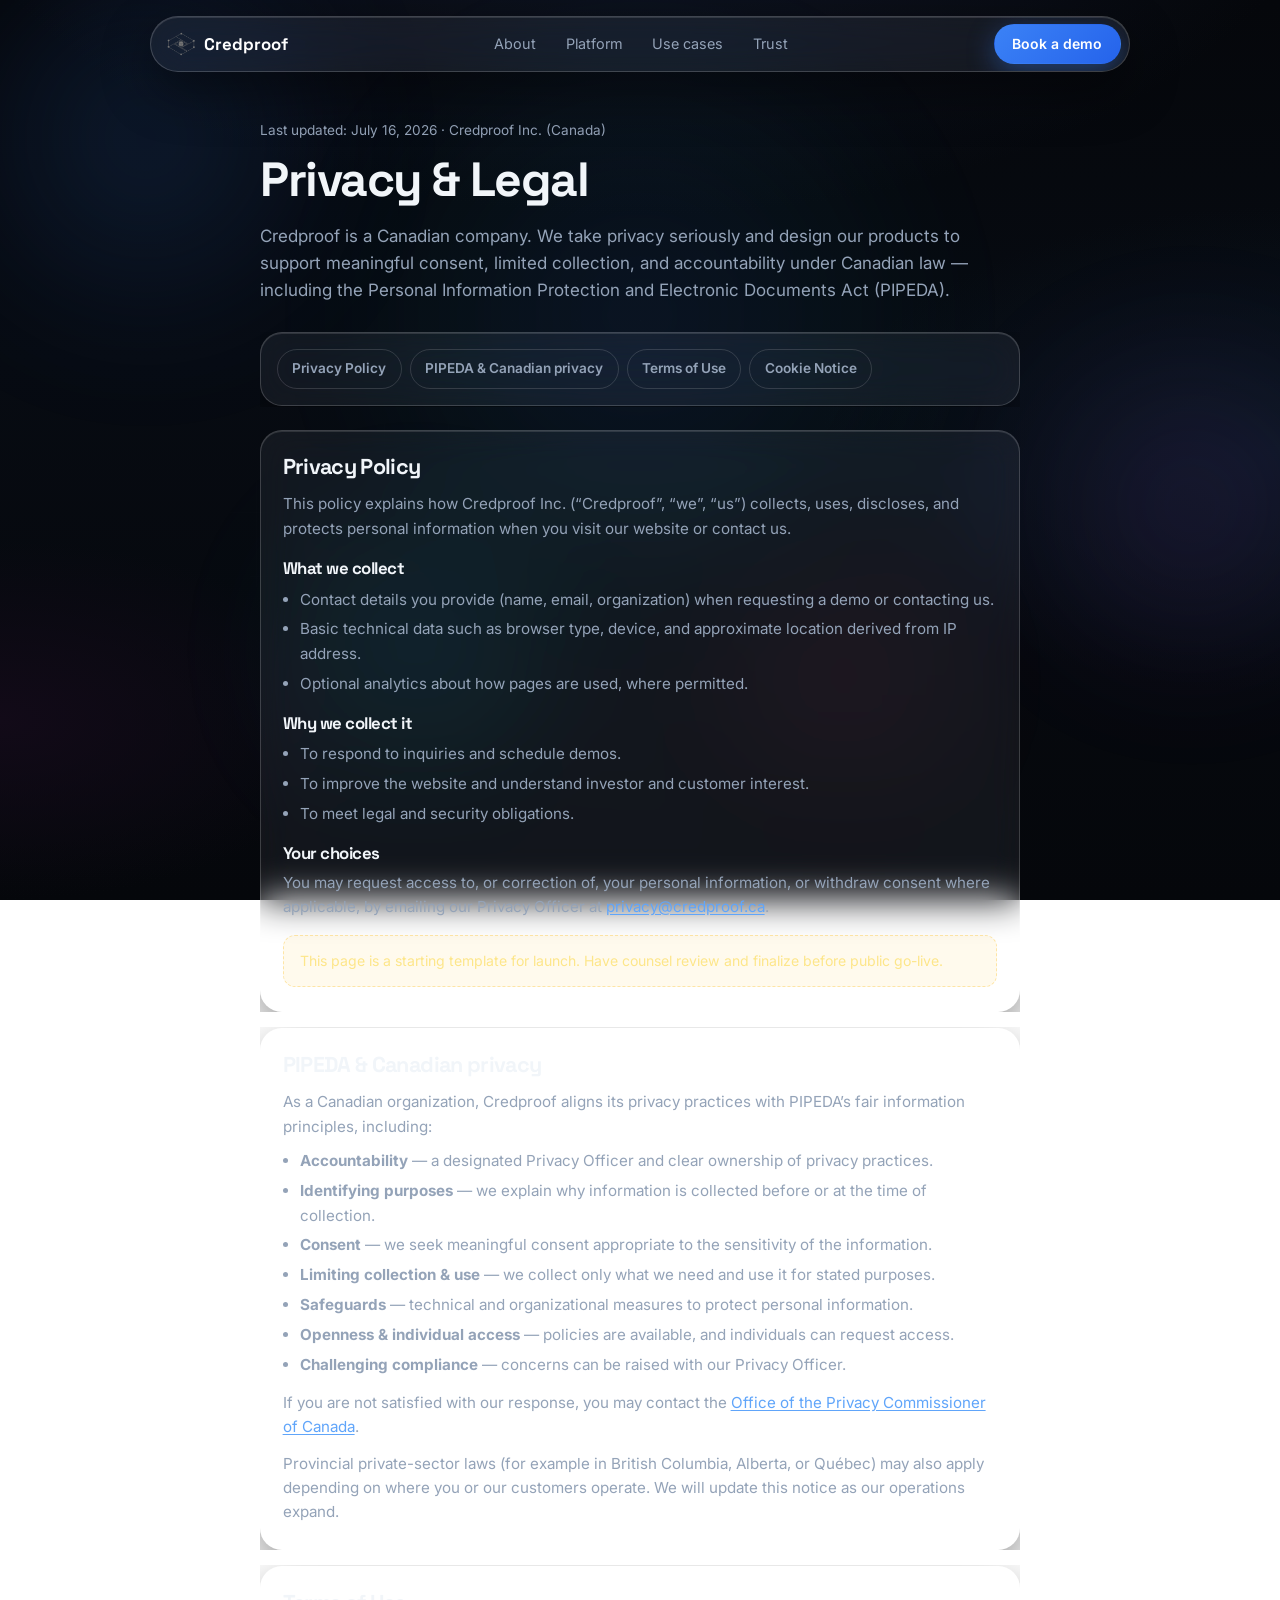
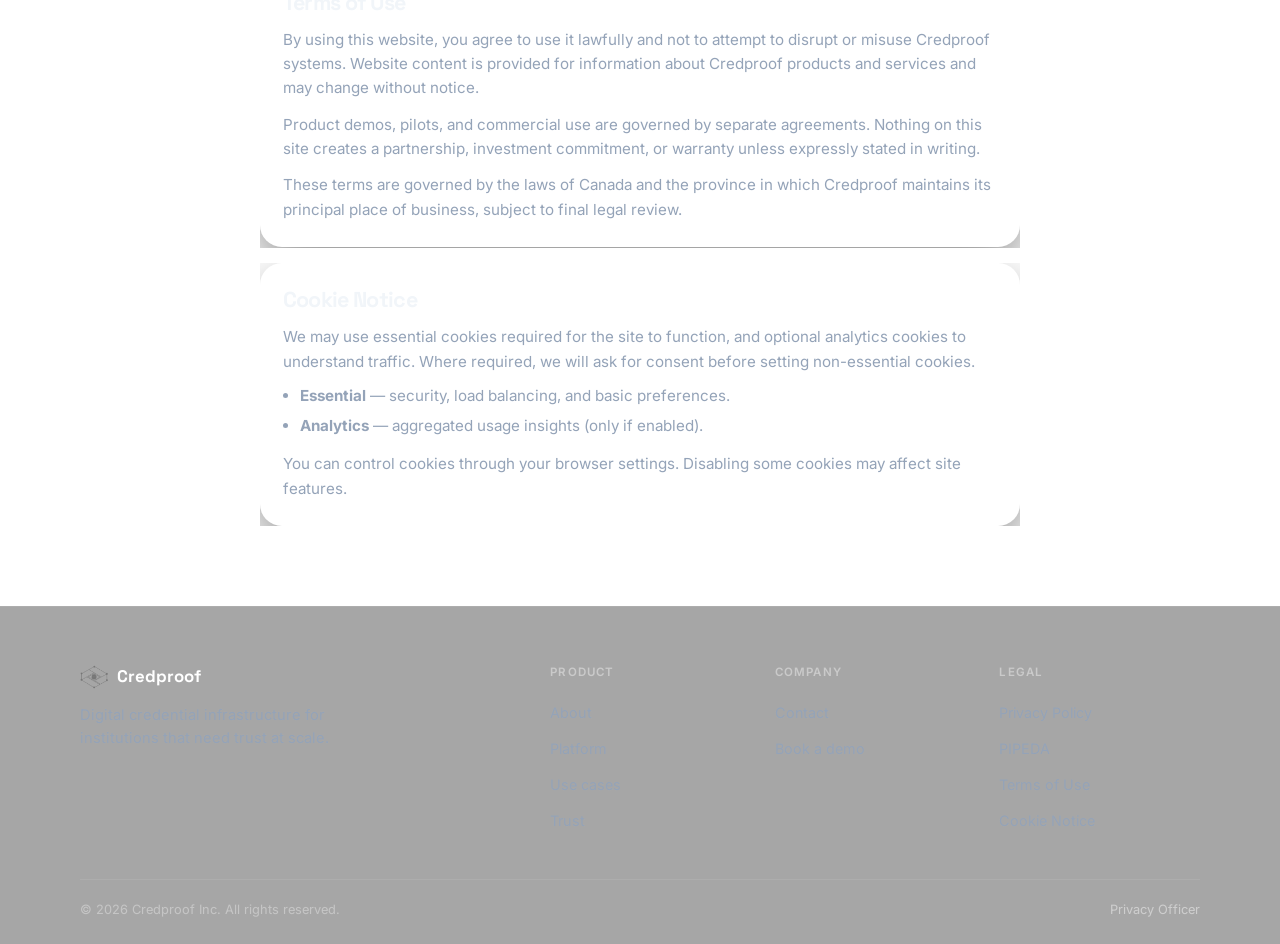
==== commit 6e92abd7: "." ====
--- a/privacy.html
+++ b/privacy.html
@@ -193,7 +193,7 @@
         </div>
       </div>
       <div class="footer-bottom">
-        <span>© 2026 Credproof Inc.</span>
+        <span>© 2026 Credproof Inc. All rights reserved.</span>
         <a href="mailto:privacy@credproof.ca">Privacy Officer</a>
       </div>
     </div>
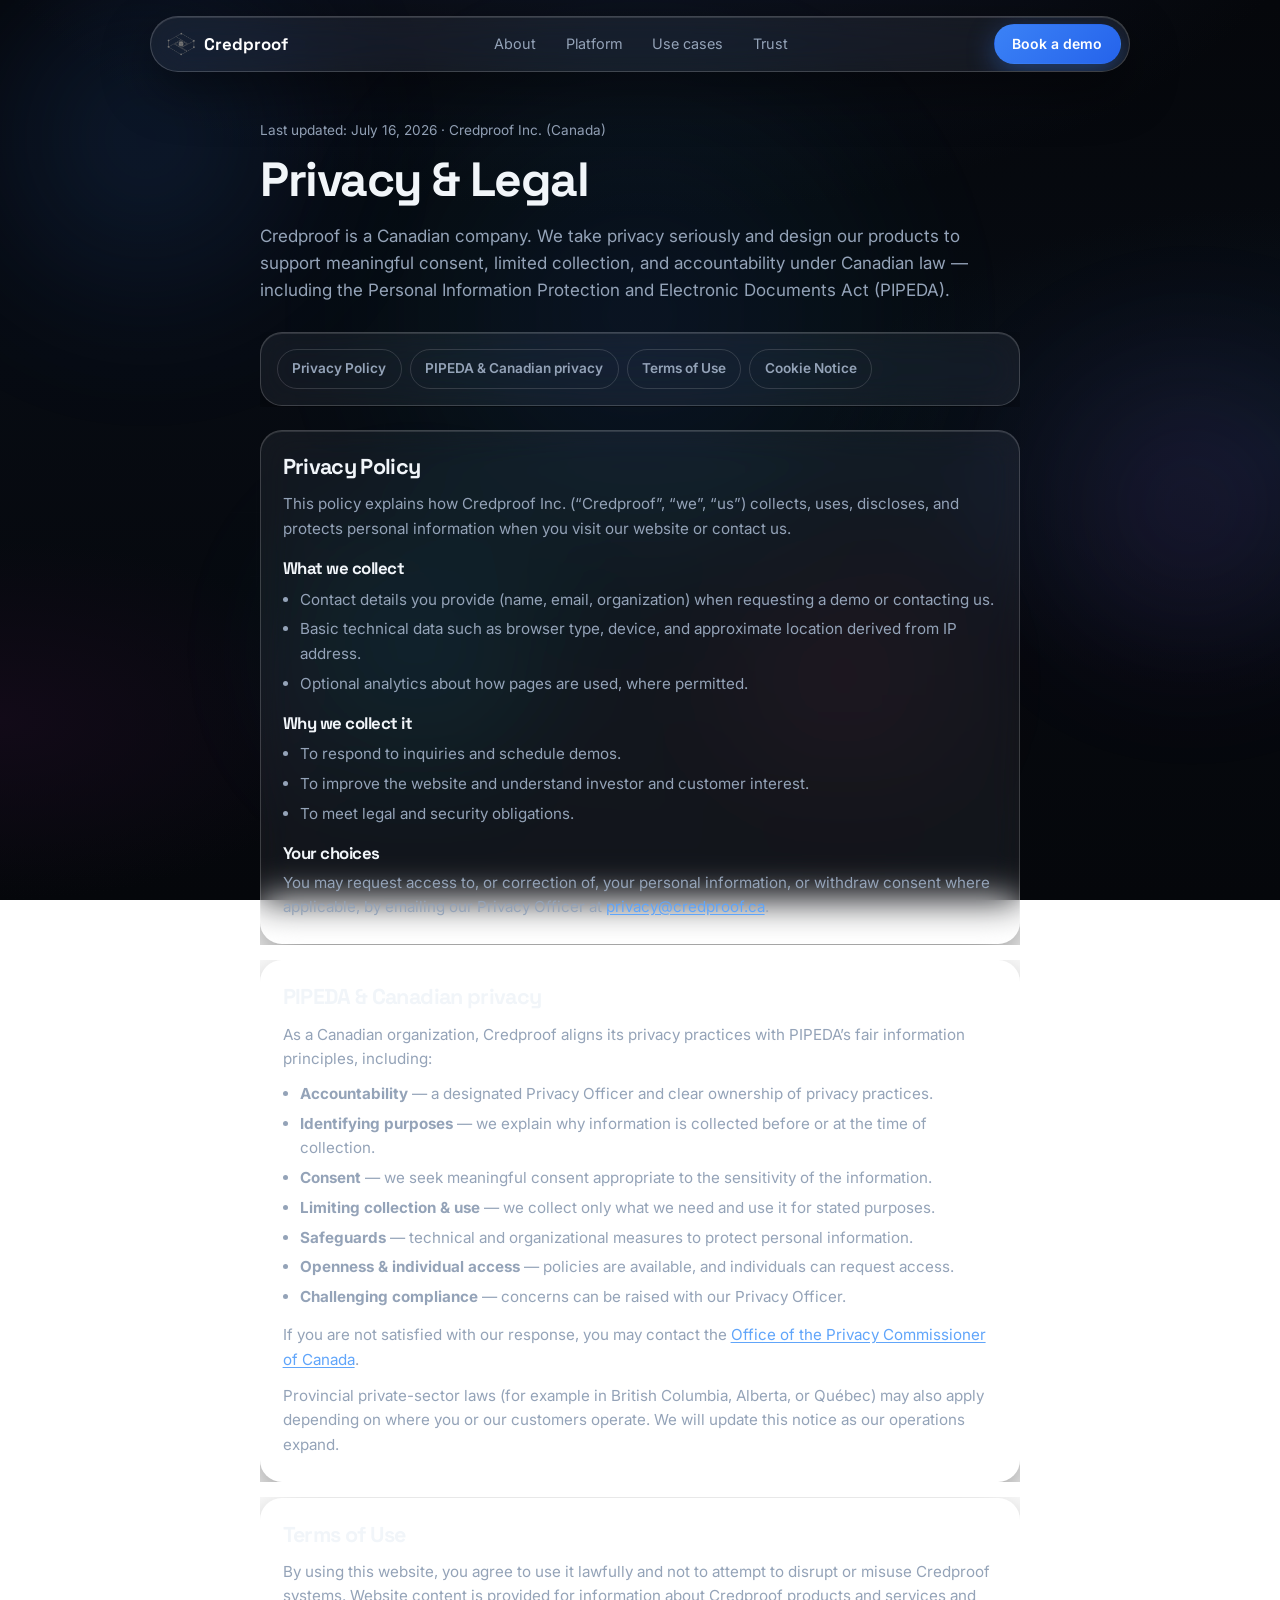
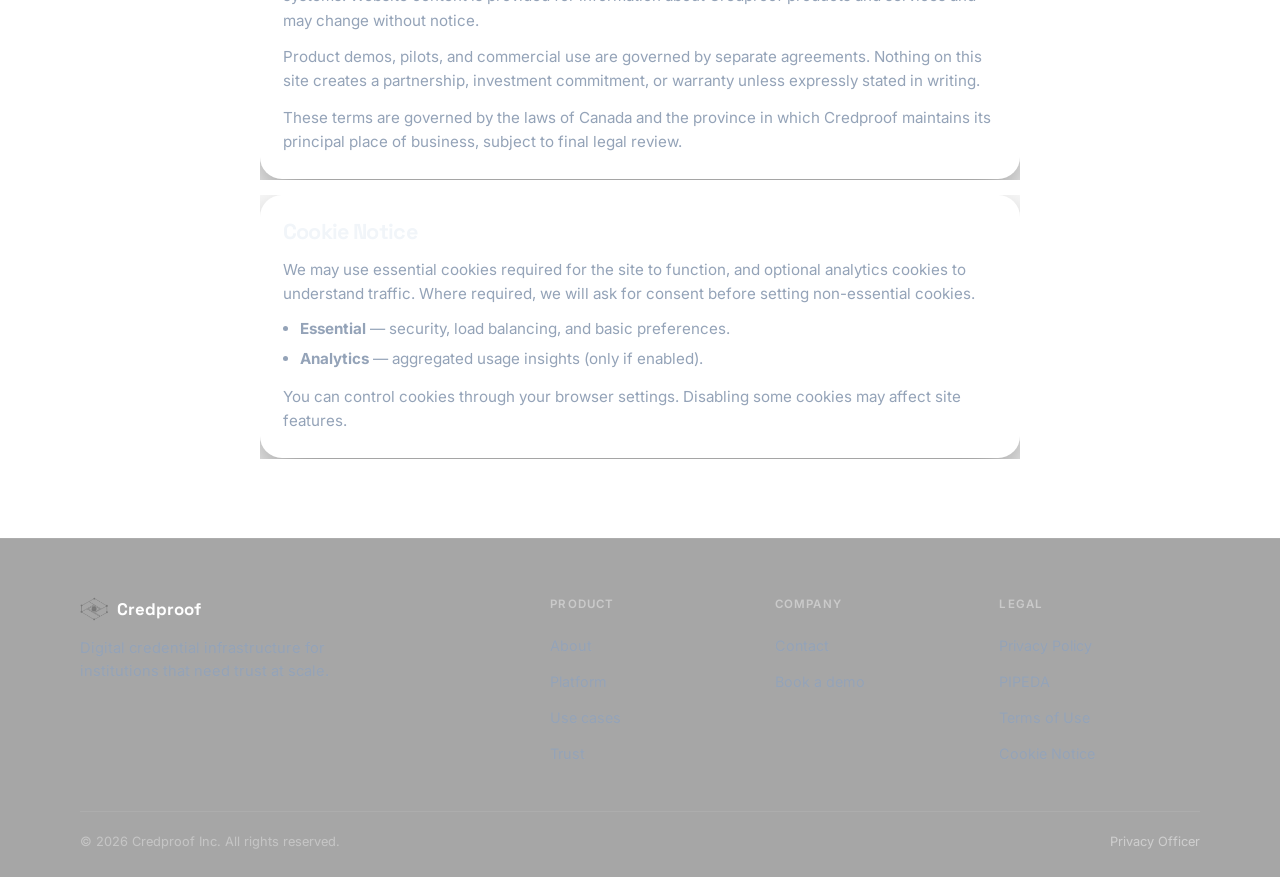
==== commit eebaa2fc: "." ====
--- a/privacy.html
+++ b/privacy.html
@@ -96,9 +96,6 @@
         You may request access to, or correction of, your personal information, or withdraw consent
         where applicable, by emailing our Privacy Officer at
         <a href="mailto:privacy@credproof.ca">privacy@credproof.ca</a>.
-      </p>
-      <p class="legal-note">
-        This page is a starting template for launch. Have counsel review and finalize before public go-live.
       </p>
     </section>
 
